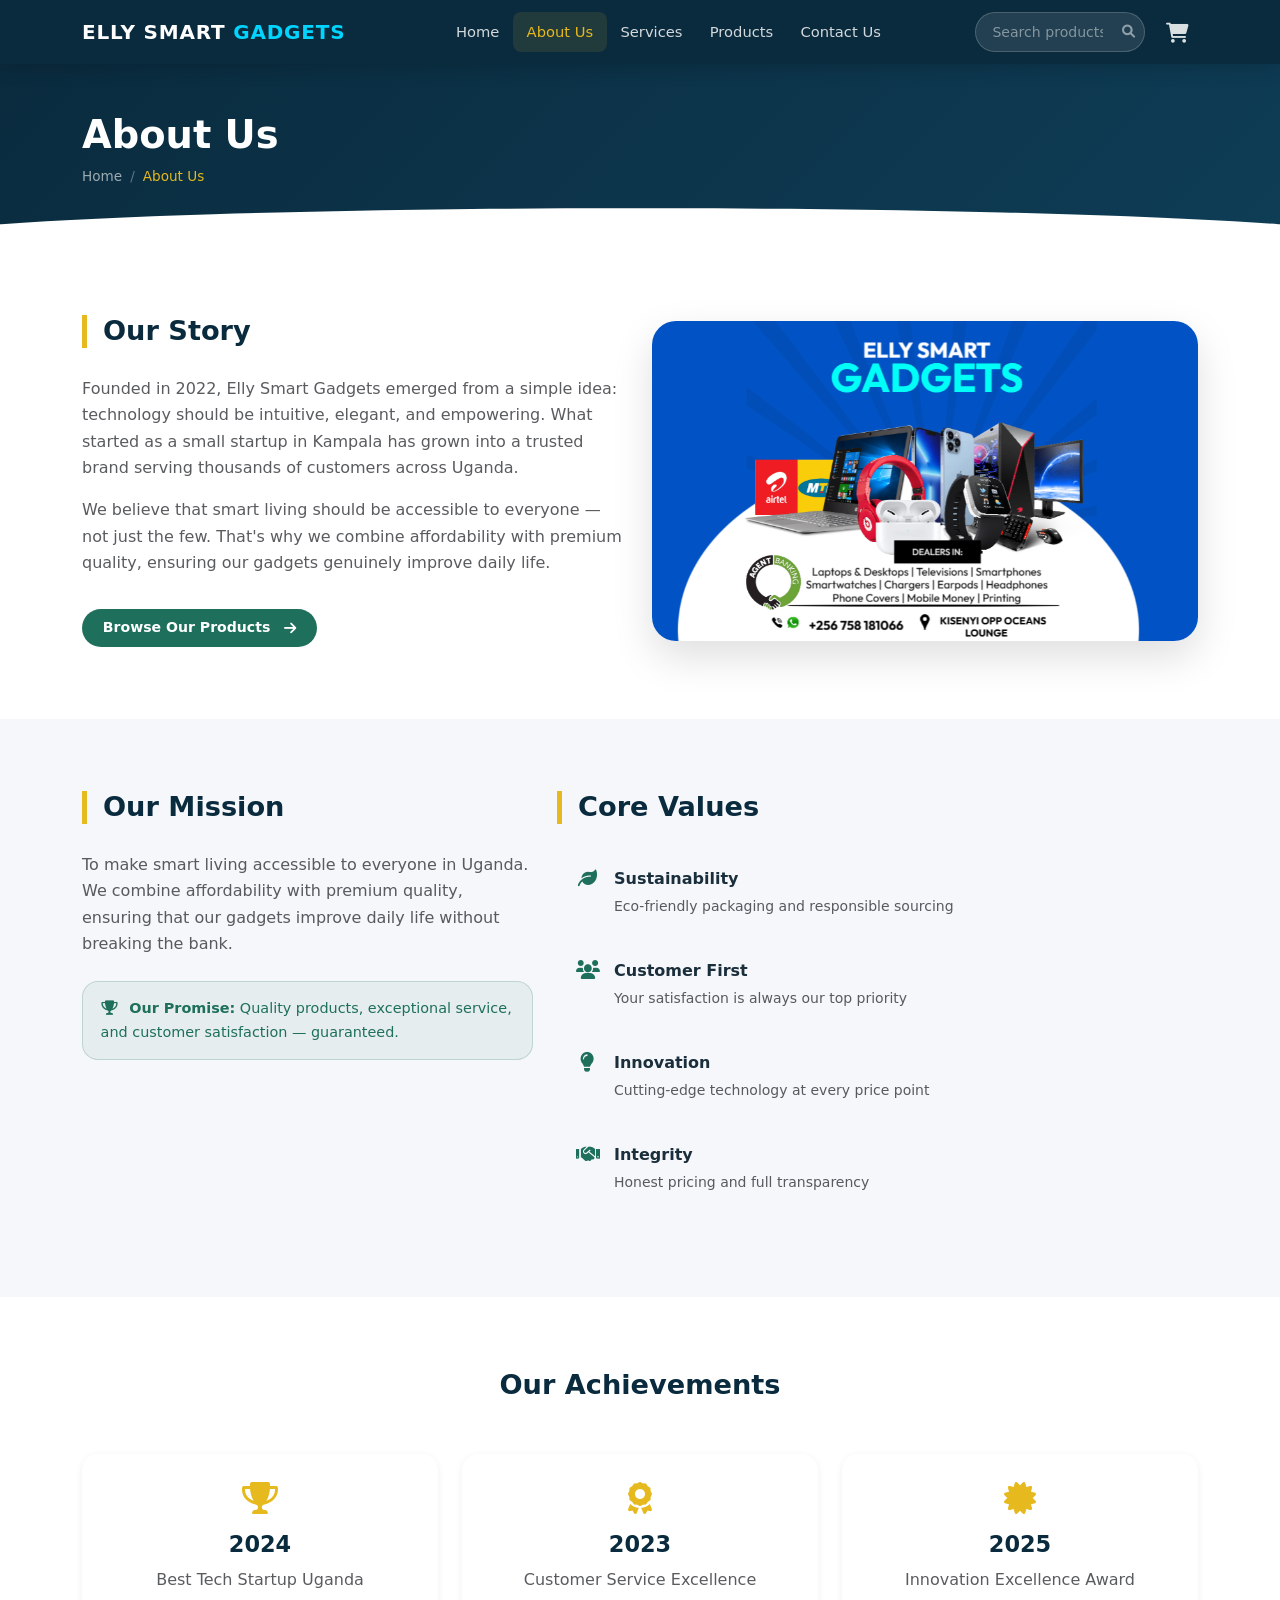
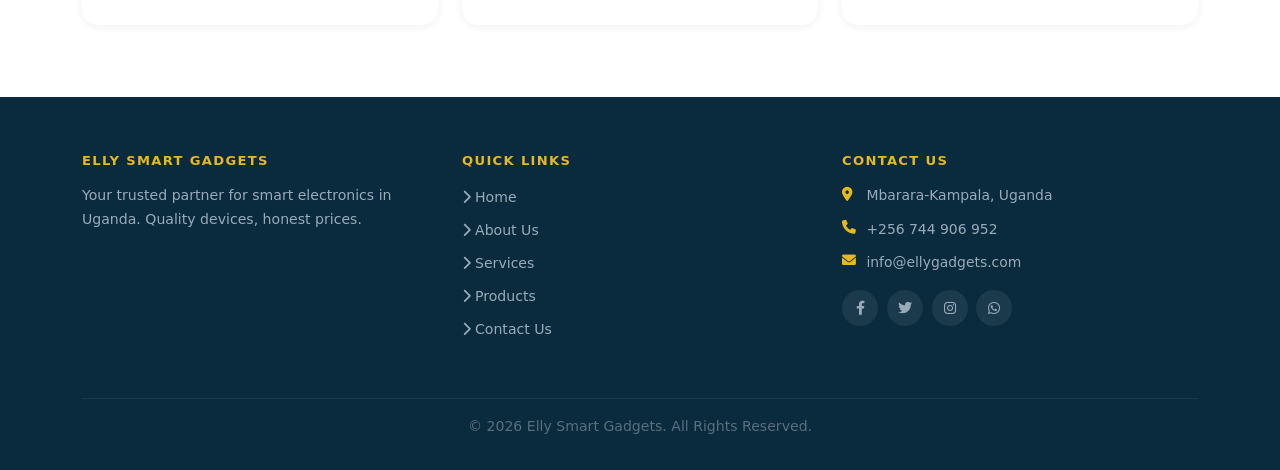
==== about.html @ 7527dac7 "Add initial project files thanks" ====
<!DOCTYPE html>
<html lang="en">
<head>
    <meta charset="UTF-8">
    <meta name="viewport" content="width=device-width, initial-scale=1.0">
    <title>About Us - Elly Smart Gadgets</title>
    <link href="https://cdn.jsdelivr.net/npm/bootstrap@5.3.0-alpha1/dist/css/bootstrap.min.css" rel="stylesheet">
    <link rel="stylesheet" href="https://cdnjs.cloudflare.com/ajax/libs/font-awesome/6.0.0-beta3/css/all.min.css">
    <link rel="stylesheet" href="style.css">
</head>
<body>

<!-- Navigation -->
<nav class="navbar navbar-expand-lg navbar-dark sticky-top">
    <div class="container">
        <a class="navbar-brand" href="index.html">ELLY SMART<span> GADGETS</span></a>
        <button class="navbar-toggler" type="button" data-bs-toggle="collapse" data-bs-target="#navbarNav" aria-controls="navbarNav" aria-expanded="false" aria-label="Toggle navigation">
            <span class="navbar-toggler-icon"></span>
        </button>
        <div class="collapse navbar-collapse" id="navbarNav">
            <ul class="navbar-nav mx-auto">
                <li class="nav-item"><a class="nav-link" href="index.html">Home</a></li>
                <li class="nav-item"><a class="nav-link active" href="about.html">About Us</a></li>
                <li class="nav-item"><a class="nav-link" href="services.html">Services</a></li>
                <li class="nav-item"><a class="nav-link" href="products.html">Products</a></li>
                <li class="nav-item"><a class="nav-link" href="contact.html">Contact Us</a></li>
            </ul>
            <div class="navbar-actions">
                <form class="search-form" onsubmit="event.preventDefault()">
                    <input type="text" id="searchInput" class="search-input" placeholder="Search products...">
                    <button type="button" class="search-btn" onclick="searchProducts()" aria-label="Search"><i class="fas fa-search"></i></button>
                </form>
                <a href="cart.html" class="nav-link cart-icon ms-1" aria-label="Shopping cart">
                    <i class="fas fa-shopping-cart fa-lg"></i>
                    <span class="cart-count">0</span>
                </a>
            </div>
        </div>
    </div>
</nav>

<!-- Page Hero -->
<section class="page-hero">
    <div class="container">
        <h1>About Us</h1>
        <nav aria-label="breadcrumb">
            <ol class="breadcrumb">
                <li class="breadcrumb-item"><a href="index.html">Home</a></li>
                <li class="breadcrumb-item active">About Us</li>
            </ol>
        </nav>
    </div>
</section>

<!-- Our Story -->
<section class="section">
    <div class="container">
        <div class="row align-items-center gy-4">
            <div class="col-lg-6">
                <h2 class="page-title">Our Story</h2>
                <p class="text-muted mb-3">Founded in 2022, Elly Smart Gadgets emerged from a simple idea: technology should be intuitive, elegant, and empowering. What started as a small startup in Kampala has grown into a trusted brand serving thousands of customers across Uganda.</p>
                <p class="text-muted">We believe that smart living should be accessible to everyone — not just the few. That's why we combine affordability with premium quality, ensuring our gadgets genuinely improve daily life.</p>
                <a href="products.html" class="btn btn-teal mt-3">Browse Our Products <i class="fas fa-arrow-right ms-2"></i></a>
            </div>
            <div class="col-lg-6">
                <img src="images/poster.png" alt="Elly Smart Gadgets Headquarters, Mbarara Uganda" class="about-hero-img">
            </div>
        </div>
    </div>
</section>

<!-- Mission & Values -->
<section class="section section-alt">
    <div class="container">
        <div class="row gy-4">
            <div class="col-lg-5">
                <h2 class="page-title">Our Mission</h2>
                <p class="text-muted">To make smart living accessible to everyone in Uganda. We combine affordability with premium quality, ensuring that our gadgets improve daily life without breaking the bank.</p>
                <div class="alert alert-info mt-4">
                    <i class="fas fa-trophy me-2"></i>
                    <strong>Our Promise:</strong> Quality products, exceptional service, and customer satisfaction — guaranteed.
                </div>
            </div>
            <div class="col-lg-7">
                <h2 class="page-title">Core Values</h2>
                <ul class="feature-list">
                    <li>
                        <i class="fas fa-leaf"></i>
                        <div><strong>Sustainability</strong><br><small class="text-muted">Eco-friendly packaging and responsible sourcing</small></div>
                    </li>
                    <li>
                        <i class="fas fa-users"></i>
                        <div><strong>Customer First</strong><br><small class="text-muted">Your satisfaction is always our top priority</small></div>
                    </li>
                    <li>
                        <i class="fas fa-lightbulb"></i>
                        <div><strong>Innovation</strong><br><small class="text-muted">Cutting-edge technology at every price point</small></div>
                    </li>
                    <li>
                        <i class="fas fa-handshake"></i>
                        <div><strong>Integrity</strong><br><small class="text-muted">Honest pricing and full transparency</small></div>
                    </li>
                </ul>
            </div>
        </div>
    </div>
</section>

<!-- Achievements -->
<section class="section">
    <div class="container">
        <h2 class="page-title text-center border-0 ps-0">Our Achievements</h2>
        <div class="row g-4 mt-1">
            <div class="col-md-4">
                <div class="achievement-card">
                    <i class="fas fa-trophy fa-2x" style="color: var(--accent-gold);"></i>
                    <div class="year">2024</div>
                    <p class="text-muted mb-0">Best Tech Startup Uganda</p>
                </div>
            </div>
            <div class="col-md-4">
                <div class="achievement-card">
                    <i class="fas fa-award fa-2x" style="color: var(--accent-gold);"></i>
                    <div class="year">2023</div>
                    <p class="text-muted mb-0">Customer Service Excellence</p>
                </div>
            </div>
            <div class="col-md-4">
                <div class="achievement-card">
                    <i class="fas fa-certificate fa-2x" style="color: var(--accent-gold);"></i>
                    <div class="year">2025</div>
                    <p class="text-muted mb-0">Innovation Excellence Award</p>
                </div>
            </div>
        </div>
    </div>
</section>

<!-- Footer -->
<footer class="footer">
    <div class="container">
        <div class="row gy-4">
            <div class="col-md-4">
                <h5>ELLY SMART<span> GADGETS</span></h5>
                <p class="mt-1">Your trusted partner for smart electronics in Uganda. Quality devices, honest prices.</p>
            </div>
            <div class="col-md-4">
                <h5>Quick Links</h5>
                <ul class="list-unstyled footer-links">
                    <li><a href="index.html"><i class="fas fa-chevron-right me-1"></i>Home</a></li>
                    <li><a href="about.html"><i class="fas fa-chevron-right me-1"></i>About Us</a></li>
                    <li><a href="services.html"><i class="fas fa-chevron-right me-1"></i>Services</a></li>
                    <li><a href="products.html"><i class="fas fa-chevron-right me-1"></i>Products</a></li>
                    <li><a href="contact.html"><i class="fas fa-chevron-right me-1"></i>Contact Us</a></li>
                </ul>
            </div>
            <div class="col-md-4">
                <h5>Contact Us</h5>
                <ul class="list-unstyled footer-contact">
                    <li><i class="fas fa-map-marker-alt"></i> Mbarara-Kampala, Uganda</li>
                    <li><i class="fas fa-phone"></i> +256 744 906 952</li>
                    <li><i class="fas fa-envelope"></i> info@ellygadgets.com</li>
                </ul>
                <div class="social-icons mt-3">
                    <a href="#" aria-label="Facebook"><i class="fab fa-facebook-f"></i></a>
                    <a href="#" aria-label="Twitter"><i class="fab fa-twitter"></i></a>
                    <a href="#" aria-label="Instagram"><i class="fab fa-instagram"></i></a>
                    <a href="#" aria-label="WhatsApp"><i class="fab fa-whatsapp"></i></a>
                </div>
            </div>
        </div>
        <div class="footer-bottom text-center">
            <p>&copy; 2026 Elly Smart Gadgets. All Rights Reserved.</p>
        </div>
    </div>
</footer>

<script src="https://cdn.jsdelivr.net/npm/bootstrap@5.3.0-alpha1/dist/js/bootstrap.bundle.min.js"></script>
<script src="script.js"></script>
</body>
</html>
---- style.css ----
/* ============================================
   Elly Smart Gadgets — Professional Stylesheet
   Mobile-first, fully responsive
   ============================================ */

:root {
    --primary-dark:  #0a2b3e;
    --primary-teal:  #1e6f5c;
    --teal-hover:    #155f4f;
    --accent-gold:   #e6b91e;
    --gold-hover:    #d4a81a;
    --accent-pink:   #e91e8c;
    --light-bg:      #f5f7fa;
    --card-bg:       #ffffff;
    --dark-text:     #1a2e3b;
    --muted-text:    #6b7c8d;
    --border:        #e4e8ed;
    --radius-sm:     0.5rem;
    --radius-md:     1rem;
    --radius-lg:     1.5rem;
    --shadow-sm:     0 2px 8px rgba(0,0,0,0.06);
    --shadow-md:     0 6px 20px rgba(0,0,0,0.09);
    --shadow-lg:     0 16px 40px rgba(0,0,0,0.13);
    --transition:    all 0.25s ease;
}

/* ============================================
   Base Reset
   ============================================ */
*, *::before, *::after { box-sizing: border-box; }

html {
    scroll-behavior: smooth;
    font-size: 16px;
}

body {
    font-family: 'Segoe UI', system-ui, -apple-system, sans-serif;
    background: #fff;
    color: var(--dark-text);
    line-height: 1.65;
    -webkit-font-smoothing: antialiased;
    overflow-x: hidden;
}

img { max-width: 100%; display: block; }

a { transition: var(--transition); }

/* ============================================
   NAVBAR
   ============================================ */
.navbar {
    background: var(--primary-dark);
    box-shadow: 0 2px 20px rgba(0,0,0,0.2);
    padding: 0;
    min-height: 64px;
}

.navbar .container {
    padding-top: 0.75rem;
    padding-bottom: 0.75rem;
}

.navbar-brand {
    font-weight: 800;
    font-size: 1.25rem;
    color: #fff !important;
    letter-spacing: 0.04em;
    white-space: nowrap;
    padding: 0;
}

.navbar-brand span { color: #00d4ff; }

.navbar-toggler {
    border: 1px solid rgba(255,255,255,0.25);
    border-radius: var(--radius-sm);
    padding: 0.35rem 0.6rem;
}

.navbar-toggler:focus { box-shadow: 0 0 0 2px rgba(230,185,30,0.4); }

/* Nav links */
.navbar-nav .nav-link {
    color: rgba(255,255,255,0.82) !important;
    font-weight: 500;
    font-size: 0.92rem;
    padding: 0.5rem 0.85rem !important;
    border-radius: var(--radius-sm);
    transition: var(--transition);
}

.navbar-nav .nav-link:hover,
.navbar-nav .nav-link.active {
    color: var(--accent-gold) !important;
    background: rgba(230,185,30,0.1);
}

/* Actions (search + cart) */
.navbar-actions {
    display: flex;
    align-items: center;
    gap: 0.5rem;
    flex-shrink: 0;
}

/* Search */
.search-form { position: relative; }

.search-input {
    background: rgba(255,255,255,0.1);
    border: 1px solid rgba(255,255,255,0.18);
    border-radius: 50px;
    padding: 0.45rem 2.6rem 0.45rem 1rem;
    color: #fff;
    width: 170px;
    font-size: 0.88rem;
    transition: var(--transition);
}

.search-input::placeholder { color: rgba(255,255,255,0.45); }

.search-input:focus {
    outline: none;
    width: 210px;
    background: rgba(255,255,255,0.16);
    border-color: rgba(230,185,30,0.55);
}

.search-btn {
    position: absolute;
    right: 10px;
    top: 50%;
    transform: translateY(-50%);
    background: none;
    border: none;
    color: rgba(255,255,255,0.5);
    cursor: pointer;
    font-size: 0.82rem;
    padding: 0;
    line-height: 1;
}

.search-btn:hover { color: var(--accent-gold); }

/* Cart icon */
.cart-icon {
    position: relative;
    color: rgba(255,255,255,0.85) !important;
    padding: 0.45rem 0.55rem !important;
    border-radius: var(--radius-sm);
    display: flex;
    align-items: center;
}

.cart-count {
    position: absolute;
    top: -2px;
    right: -4px;
    background: var(--accent-pink);
    color: #fff;
    border-radius: 50%;
    min-width: 18px;
    height: 18px;
    font-size: 0.6rem;
    font-weight: 700;
    display: flex;
    align-items: center;
    justify-content: center;
    border: 2px solid var(--primary-dark);
}

/* Mobile collapse */
@media (max-width: 991.98px) {
    .navbar-collapse {
        border-top: 1px solid rgba(255,255,255,0.08);
        padding: 0.75rem 0 0.5rem;
        margin-top: 0.5rem;
    }

    .navbar-actions {
        padding-top: 0.75rem;
        border-top: 1px solid rgba(255,255,255,0.07);
        margin-top: 0.25rem;
        flex-wrap: wrap;
        gap: 0.75rem;
    }

    .search-input { width: 100%; max-width: 280px; }
    .search-input:focus { width: 100%; max-width: 280px; }
}

/* ============================================
   HERO (homepage)
   ============================================ */
.hero-section {
    position: relative;
    background: url('images/hero-bg.jpg') center/cover no-repeat;
    color: #fff;
    padding: 9rem 0 7rem;
    overflow: hidden;
}

.hero-overlay {
    position: absolute;
    inset: 0;
    background: linear-gradient(135deg, rgba(10,43,62,0.92) 0%, rgba(10,43,62,0.55) 100%);
}

.hero-content {
    position: relative;
    z-index: 1;
}

.hero-eyebrow {
    display: inline-block;
    background: rgba(230,185,30,0.18);
    border: 1px solid rgba(230,185,30,0.4);
    color: var(--accent-gold);
    font-size: 0.8rem;
    font-weight: 700;
    letter-spacing: 0.14em;
    text-transform: uppercase;
    padding: 0.3rem 1rem;
    border-radius: 50px;
    margin-bottom: 1.25rem;
}

.hero-section h1 {
    font-size: clamp(2rem, 6vw, 3.8rem);
    font-weight: 800;
    line-height: 1.12;
    margin-bottom: 1rem;
    text-shadow: 0 2px 16px rgba(0,0,0,0.3);
}

.hero-highlight { color: var(--accent-gold); }

.hero-section .lead {
    font-size: clamp(0.95rem, 2vw, 1.15rem);
    opacity: 0.85;
    margin-bottom: 2rem;
}

.hero-actions {
    display: flex;
    justify-content: center;
    flex-wrap: wrap;
    gap: 0.85rem;
}

/* ============================================
   PAGE HERO (inner pages)
   ============================================ */
.page-hero {
    background: linear-gradient(135deg, var(--primary-dark) 0%, #0e3d56 100%);
    color: #fff;
    padding: 3rem 0 3.5rem;
    position: relative;
    overflow: hidden;
}

.page-hero::after {
    content: '';
    position: absolute;
    bottom: -1px;
    left: 0; right: 0;
    height: 36px;
    background: #fff;
    clip-path: ellipse(60% 100% at 50% 100%);
}

.page-hero h1 {
    font-size: clamp(1.6rem, 4vw, 2.4rem);
    font-weight: 800;
    margin-bottom: 0.4rem;
}

.page-hero .breadcrumb {
    background: transparent;
    padding: 0; margin: 0;
    font-size: 0.85rem;
}

.page-hero .breadcrumb-item,
.page-hero .breadcrumb-item a {
    color: rgba(255,255,255,0.6);
    text-decoration: none;
}

.page-hero .breadcrumb-item.active { color: var(--accent-gold); }

.page-hero .breadcrumb-item + .breadcrumb-item::before {
    color: rgba(255,255,255,0.35);
}

/* ============================================
   STATS BAR
   ============================================ */
.stats-bar {
    background: var(--primary-teal);
    color: #fff;
    padding: 1.25rem 0;
}

.stat-item {
    padding: 0.6rem 1rem;
    border-right: 1px solid rgba(255,255,255,0.16);
}

.stat-item:last-child { border-right: none; }

.stat-number {
    font-size: clamp(1.2rem, 3vw, 1.6rem);
    font-weight: 800;
    color: var(--accent-gold);
    line-height: 1;
}

.stat-label {
    font-size: 0.72rem;
    opacity: 0.8;
    margin-top: 0.2rem;
    text-transform: uppercase;
    letter-spacing: 0.06em;
}

/* ============================================
   BUTTONS
   ============================================ */
.btn-gold {
    background: var(--accent-gold);
    color: var(--primary-dark);
    border: none;
    border-radius: 50px;
    padding: 0.65rem 1.75rem;
    font-weight: 700;
    font-size: 0.95rem;
    text-decoration: none;
    display: inline-flex;
    align-items: center;
    gap: 0.4rem;
    cursor: pointer;
    transition: var(--transition);
    white-space: nowrap;
}

.btn-gold:hover {
    background: var(--gold-hover);
    color: var(--primary-dark);
    transform: translateY(-2px);
    box-shadow: 0 6px 20px rgba(230,185,30,0.35);
}

.btn-gold:active { transform: translateY(0); }

.btn-teal {
    background: var(--primary-teal);
    color: #fff;
    border: none;
    border-radius: 50px;
    padding: 0.55rem 1.3rem;
    font-weight: 600;
    font-size: 0.88rem;
    text-decoration: none;
    display: inline-flex;
    align-items: center;
    gap: 0.35rem;
    cursor: pointer;
    transition: var(--transition);
    white-space: nowrap;
}

.btn-teal:hover {
    background: var(--teal-hover);
    color: #fff;
    transform: translateY(-2px);
    box-shadow: 0 4px 14px rgba(30,111,92,0.3);
}

.btn-outline-gold {
    background: transparent;
    color: var(--accent-gold);
    border: 2px solid var(--accent-gold);
    border-radius: 50px;
    padding: 0.55rem 1.3rem;
    font-weight: 600;
    font-size: 0.9rem;
    text-decoration: none;
    display: inline-flex;
    align-items: center;
    gap: 0.35rem;
    cursor: pointer;
    transition: var(--transition);
    white-space: nowrap;
}

.btn-outline-gold:hover {
    background: var(--accent-gold);
    color: var(--primary-dark);
}

.btn-outline-teal {
    background: transparent;
    color: var(--primary-teal);
    border: 2px solid var(--primary-teal);
    border-radius: 50px;
    padding: 0.55rem 1.3rem;
    font-weight: 600;
    font-size: 0.9rem;
    text-decoration: none;
    display: inline-flex;
    align-items: center;
    gap: 0.35rem;
    cursor: pointer;
    transition: var(--transition);
}

.btn-outline-teal:hover {
    background: var(--primary-teal);
    color: #fff;
}

.btn-lg { padding: 0.8rem 2.2rem; font-size: 1rem; }

/* ============================================
   SECTION / PAGE TITLE
   ============================================ */
.section { padding: 4.5rem 0; }
.section-alt { background: var(--light-bg); }

.section-header {
    text-align: center;
    margin-bottom: 3rem;
}

.section-header h2 {
    font-size: clamp(1.5rem, 3vw, 2rem);
    font-weight: 800;
    color: var(--primary-dark);
    margin-bottom: 0.5rem;
}

.section-header p {
    color: var(--muted-text);
    max-width: 520px;
    margin: 0 auto;
    font-size: 0.97rem;
}

.page-title {
    border-left: 5px solid var(--accent-gold);
    padding-left: 1rem;
    margin-bottom: 1.75rem;
    font-weight: 800;
    color: var(--primary-dark);
    font-size: clamp(1.25rem, 3vw, 1.7rem);
}

/* ============================================
   FEATURE LIST
   ============================================ */
.about-image-wrap {
    border-radius: var(--radius-lg);
    overflow: hidden;
    box-shadow: var(--shadow-lg);
}

.about-image {
    width: 100%;
    height: 360px;
    object-fit: cover;
    display: block;
}

.feature-list {
    list-style: none;
    padding: 0;
    display: flex;
    flex-direction: column;
    gap: 0.65rem;
}

.feature-list li {
    display: flex;
    align-items: flex-start;
    gap: 1rem;
    padding: 0.9rem 1rem;
    background: var(--light-bg);
    border-radius: var(--radius-md);
    border-left: 3px solid transparent;
    transition: var(--transition);
}

.feature-list li:hover {
    border-left-color: var(--primary-teal);
    box-shadow: var(--shadow-sm);
}

.feature-list li i {
    color: var(--primary-teal);
    font-size: 1.2rem;
    margin-top: 0.1rem;
    flex-shrink: 0;
    width: 22px;
    text-align: center;
}

/* ============================================
   CATEGORY CARDS
   ============================================ */
.category-card {
    display: flex;
    flex-direction: column;
    align-items: center;
    justify-content: center;
    padding: 1.5rem 1rem;
    background: #fff;
    border-radius: var(--radius-md);
    text-decoration: none;
    color: var(--dark-text);
    box-shadow: var(--shadow-sm);
    transition: var(--transition);
    gap: 0.65rem;
    font-weight: 600;
    font-size: 0.93rem;
    border: 2px solid transparent;
    min-height: 120px;
}

.category-card:hover {
    transform: translateY(-5px);
    box-shadow: var(--shadow-md);
    color: var(--primary-teal);
    border-color: var(--primary-teal);
}

.category-icon {
    width: 58px; height: 58px;
    background: linear-gradient(135deg, var(--primary-teal) 0%, #2a9d8f 100%);
    border-radius: 50%;
    display: flex; align-items: center; justify-content: center;
    transition: transform 0.25s;
}

.category-card:hover .category-icon { transform: scale(1.1); }

.category-icon i { color: #fff; font-size: 1.4rem; }

/* ============================================
   PRODUCT CARDS
   ============================================ */
.product-card {
    background: #fff;
    border: none;
    border-radius: var(--radius-md);
    overflow: hidden;
    box-shadow: var(--shadow-sm);
    transition: var(--transition);
    height: 100%;
    display: flex;
    flex-direction: column;
}

.product-card:hover {
    transform: translateY(-6px);
    box-shadow: var(--shadow-lg);
}

.product-img-wrap {
    position: relative;
    overflow: hidden;
    background: var(--light-bg);
}

.product-img {
    width: 100%;
    height: 210px;
    object-fit: cover;
    display: block;
    transition: transform 0.4s ease;
}

.product-card:hover .product-img { transform: scale(1.05); }

/* Quick view overlay */
.product-img-overlay {
    position: absolute;
    inset: 0;
    background: rgba(10,43,62,0.45);
    display: flex;
    align-items: center;
    justify-content: center;
    opacity: 0;
    transition: opacity 0.3s ease;
}

.product-card:hover .product-img-overlay { opacity: 1; }

.badge-new {
    position: absolute;
    top: 10px; left: 10px;
    background: var(--primary-teal);
    color: #fff;
    padding: 3px 10px;
    border-radius: 20px;
    font-size: 0.68rem;
    font-weight: 700;
    text-transform: uppercase;
    letter-spacing: 0.05em;
    z-index: 1;
}

.badge-gold {
    background: var(--accent-gold);
    color: var(--primary-dark);
}

.badge-red {
    background: #e74c3c;
    color: #fff;
}

.product-card .card-body {
    padding: 1rem 1.15rem 1.2rem;
    display: flex;
    flex-direction: column;
    flex: 1;
}

.card-title {
    font-weight: 700;
    font-size: 0.97rem;
    color: var(--primary-dark);
    margin-bottom: 0.25rem;
    line-height: 1.3;
}

.rating {
    color: #f59e0b;
    font-size: 0.82rem;
    margin-bottom: 0.35rem;
    display: flex;
    align-items: center;
    gap: 0.2rem;
}

.rating .text-muted { color: var(--muted-text) !important; font-size: 0.78rem; }

.card-text {
    font-size: 0.85rem;
    color: var(--muted-text);
    flex: 1;
    line-height: 1.5;
}

.price {
    color: var(--primary-teal);
    font-size: 1.12rem;
    font-weight: 800;
}

.price-old {
    color: #aaa;
    font-size: 0.85rem;
    font-weight: 400;
    text-decoration: line-through;
}

/* ============================================
   PRODUCT DETAIL PAGE
   ============================================ */

/* Image gallery */
.pd-gallery { display: flex; flex-direction: column; gap: 0.75rem; }

.pd-main-img-wrap {
    border-radius: var(--radius-md);
    overflow: hidden;
    background: var(--light-bg);
    aspect-ratio: 1 / 1;
    position: relative;
}

.pd-main-img {
    width: 100%;
    height: 100%;
    object-fit: cover;
    display: block;
    transition: transform 0.5s ease;
}

.pd-main-img-wrap:hover .pd-main-img { transform: scale(1.04); }

.pd-thumbs {
    display: flex;
    gap: 0.6rem;
    flex-wrap: wrap;
}

.pd-thumb {
    width: 68px;
    height: 68px;
    object-fit: cover;
    border-radius: 0.5rem;
    cursor: pointer;
    border: 2px solid transparent;
    opacity: 0.7;
    transition: var(--transition);
}

.pd-thumb:hover,
.pd-thumb.active {
    border-color: var(--primary-teal);
    opacity: 1;
}

/* Product info panel */
.pd-info { padding: 0; }

.pd-category {
    font-size: 0.78rem;
    font-weight: 700;
    text-transform: uppercase;
    letter-spacing: 0.1em;
    color: var(--primary-teal);
    margin-bottom: 0.5rem;
}

.pd-title {
    font-size: clamp(1.5rem, 4vw, 2rem);
    font-weight: 800;
    color: var(--primary-dark);
    line-height: 1.2;
    margin-bottom: 0.75rem;
}

.pd-rating {
    display: flex;
    align-items: center;
    gap: 0.5rem;
    margin-bottom: 1rem;
    font-size: 0.88rem;
}

.pd-rating .stars { color: #f59e0b; font-size: 0.95rem; }
.pd-rating .count { color: var(--muted-text); }

.pd-price-wrap {
    display: flex;
    align-items: baseline;
    gap: 0.75rem;
    margin-bottom: 1.25rem;
}

.pd-price {
    font-size: 2rem;
    font-weight: 800;
    color: var(--primary-teal);
    line-height: 1;
}

.pd-price-old {
    font-size: 1.1rem;
    color: #aaa;
    text-decoration: line-through;
}

.pd-badge-wrap { display: flex; gap: 0.5rem; margin-bottom: 1rem; flex-wrap: wrap; }

.pd-badge {
    font-size: 0.72rem;
    font-weight: 700;
    padding: 3px 10px;
    border-radius: 20px;
    text-transform: uppercase;
    letter-spacing: 0.05em;
}

.pd-badge.teal  { background: rgba(30,111,92,0.1); color: var(--primary-teal); }
.pd-badge.gold  { background: rgba(230,185,30,0.15); color: #8a6800; }
.pd-badge.green { background: rgba(34,197,94,0.12); color: #16a34a; }

.pd-short-desc {
    color: var(--muted-text);
    font-size: 0.95rem;
    line-height: 1.7;
    margin-bottom: 1.5rem;
    padding-bottom: 1.5rem;
    border-bottom: 1px solid var(--border);
}

/* Quantity stepper */
.qty-wrap {
    display: flex;
    align-items: center;
    gap: 1rem;
    margin-bottom: 1.25rem;
    flex-wrap: wrap;
}

.qty-label {
    font-weight: 600;
    font-size: 0.9rem;
    color: var(--dark-text);
}

.qty-stepper {
    display: flex;
    align-items: center;
    border: 2px solid var(--border);
    border-radius: 50px;
    overflow: hidden;
}

.qty-btn {
    background: none;
    border: none;
    width: 38px;
    height: 38px;
    cursor: pointer;
    font-size: 1rem;
    color: var(--dark-text);
    display: flex;
    align-items: center;
    justify-content: center;
    transition: var(--transition);
}

.qty-btn:hover { background: var(--light-bg); color: var(--primary-teal); }

.qty-input {
    border: none;
    width: 44px;
    text-align: center;
    font-weight: 700;
    font-size: 0.95rem;
    color: var(--dark-text);
    background: none;
    -moz-appearance: textfield;
}

.qty-input::-webkit-outer-spin-button,
.qty-input::-webkit-inner-spin-button { -webkit-appearance: none; }

/* CTA buttons row */
.pd-cta {
    display: flex;
    gap: 0.75rem;
    margin-bottom: 1.5rem;
    flex-wrap: wrap;
}

.pd-cta .btn-gold,
.pd-cta .btn-outline-teal {
    flex: 1;
    min-width: 140px;
    justify-content: center;
}

/* Delivery perks */
.pd-perks {
    display: grid;
    grid-template-columns: 1fr 1fr;
    gap: 0.6rem;
    padding: 1.25rem;
    background: var(--light-bg);
    border-radius: var(--radius-md);
    margin-bottom: 1.25rem;
}

.pd-perk {
    display: flex;
    align-items: center;
    gap: 0.5rem;
    font-size: 0.82rem;
    color: var(--muted-text);
    font-weight: 500;
}

.pd-perk i { color: var(--primary-teal); font-size: 0.95rem; flex-shrink: 0; }

/* Tabs */
.pd-tabs .nav-link {
    color: var(--muted-text) !important;
    font-weight: 600;
    font-size: 0.92rem;
    padding: 0.65rem 1.25rem !important;
    border-radius: 0;
    border-bottom: 3px solid transparent;
    background: none !important;
    transition: var(--transition);
}

.pd-tabs .nav-link:hover { color: var(--primary-dark) !important; }

.pd-tabs .nav-link.active {
    color: var(--primary-teal) !important;
    border-bottom-color: var(--primary-teal);
}

.pd-tabs { border-bottom: 2px solid var(--border); }

.pd-tab-content { padding: 2rem 0; }

/* Specs table inside tab */
.specs-table {
    background: #fff;
    border-radius: var(--radius-md);
    overflow: hidden;
    box-shadow: var(--shadow-sm);
}

.specs-table thead { background: var(--primary-dark); color: #fff; }

.specs-table th,
.specs-table td { padding: 0.8rem 1rem; vertical-align: middle; font-size: 0.9rem; }

.specs-table tbody tr:nth-child(even) { background: var(--light-bg); }
.specs-table tbody tr:hover { background: rgba(30,111,92,0.05); }

/* Reviews */
.review-card {
    background: #fff;
    border: 1px solid var(--border);
    border-radius: var(--radius-md);
    padding: 1.25rem;
    transition: var(--transition);
}

.review-card:hover { box-shadow: var(--shadow-sm); }

.review-avatar {
    width: 44px; height: 44px;
    border-radius: 50%;
    background: linear-gradient(135deg, var(--primary-teal), #2a9d8f);
    color: #fff;
    display: flex; align-items: center; justify-content: center;
    font-weight: 700;
    font-size: 1rem;
    flex-shrink: 0;
}

.review-rating { color: #f59e0b; font-size: 0.82rem; }

/* ============================================
   STICKY MOBILE CTA (product detail)
   ============================================ */
.sticky-cta {
    display: none;
    position: fixed;
    bottom: 0; left: 0; right: 0;
    background: #fff;
    border-top: 1px solid var(--border);
    padding: 0.85rem 1rem;
    z-index: 1000;
    gap: 0.75rem;
    box-shadow: 0 -4px 16px rgba(0,0,0,0.1);
}

.sticky-cta .price { font-size: 1.2rem; }

/* ============================================
   SERVICE CARDS
   ============================================ */
.service-card {
    background: #fff;
    border-radius: var(--radius-md);
    box-shadow: var(--shadow-sm);
    transition: var(--transition);
    height: 100%;
    position: relative;
    overflow: hidden;
}

.service-card::before {
    content: '';
    position: absolute; top: 0; left: 0; right: 0;
    height: 4px;
    background: linear-gradient(90deg, var(--primary-teal), var(--accent-gold));
    transform: scaleX(0);
    transition: transform 0.3s ease;
}

.service-card:hover::before { transform: scaleX(1); }

.service-card:hover {
    transform: translateY(-6px);
    box-shadow: var(--shadow-lg);
}

.service-icon {
    width: 68px; height: 68px;
    background: rgba(30,111,92,0.08);
    border-radius: 50%;
    display: flex; align-items: center; justify-content: center;
    margin: 0 auto 1rem;
    transition: background 0.3s;
}

.service-card:hover .service-icon { background: rgba(30,111,92,0.14); }

.service-icon i { font-size: 1.75rem; color: var(--primary-teal); }

.price-badge {
    background: rgba(30,111,92,0.1);
    color: var(--primary-teal);
    font-weight: 600;
    padding: 3px 12px;
    border-radius: 20px;
    font-size: 0.76rem;
    display: inline-block;
}

/* ============================================
   PACKAGE CARDS
   ============================================ */
.package-card {
    border: 2px solid var(--border);
    border-radius: var(--radius-md);
    padding: 2rem 1.5rem;
    text-align: center;
    transition: var(--transition);
    height: 100%;
    background: #fff;
    position: relative;
}

.package-card.featured {
    border-color: var(--primary-teal);
    box-shadow: 0 10px 30px rgba(30,111,92,0.15);
}

.package-card.featured::before {
    content: 'Most Popular';
    position: absolute;
    top: -1px; left: 50%; transform: translateX(-50%);
    background: var(--primary-teal);
    color: #fff;
    font-size: 0.7rem;
    font-weight: 700;
    text-transform: uppercase;
    letter-spacing: 0.08em;
    padding: 3px 14px;
    border-radius: 0 0 8px 8px;
}

.package-card:hover {
    border-color: var(--primary-teal);
    box-shadow: 0 10px 30px rgba(30,111,92,0.12);
    transform: translateY(-4px);
}

.package-price {
    font-size: 1.8rem;
    font-weight: 800;
    color: var(--primary-teal);
    line-height: 1;
    margin: 1rem 0;
}

.package-price span {
    font-size: 0.82rem;
    font-weight: 500;
    color: var(--muted-text);
}

.package-features {
    list-style: none;
    padding: 0;
    text-align: left;
    margin: 1rem 0 1.5rem;
}

.package-features li {
    padding: 0.45rem 0;
    font-size: 0.88rem;
    color: #555;
    border-bottom: 1px solid #f0f0f0;
    display: flex;
    align-items: center;
    gap: 0.5rem;
}

.package-features li i.fa-check { color: var(--primary-teal); }
.package-features li i.fa-times { color: #ccc; }

/* ============================================
   ABOUT PAGE
   ============================================ */
.about-hero-img {
    width: 100%;
    height: 320px;
    object-fit: cover;
    border-radius: var(--radius-lg);
    box-shadow: var(--shadow-lg);
    display: block;
}

.achievement-card {
    text-align: center;
    padding: 1.75rem 1rem;
    background: #fff;
    border-radius: var(--radius-md);
    box-shadow: var(--shadow-sm);
    transition: var(--transition);
    border-bottom: 3px solid transparent;
}

.achievement-card:hover {
    transform: translateY(-4px);
    box-shadow: var(--shadow-md);
    border-bottom-color: var(--accent-gold);
}

.achievement-card .year {
    font-size: 1.4rem;
    font-weight: 800;
    color: var(--primary-dark);
    margin: 0.5rem 0 0.25rem;
}

/* ============================================
   CONTACT
   ============================================ */
.contact-form-container {
    background: var(--light-bg);
    padding: 2.25rem;
    border-radius: var(--radius-lg);
    box-shadow: var(--shadow-sm);
}

.contact-info-card {
    background: #fff;
    padding: 1.5rem 1rem;
    border-radius: var(--radius-md);
    text-align: center;
    box-shadow: var(--shadow-sm);
    height: 100%;
    transition: var(--transition);
    border-bottom: 3px solid transparent;
}

.contact-info-card:hover {
    transform: translateY(-4px);
    box-shadow: var(--shadow-md);
    border-bottom-color: var(--primary-teal);
}

.contact-info-card i { font-size: 1.8rem; color: var(--primary-teal); margin-bottom: 0.65rem; display: block; }
.contact-info-card h5 { font-weight: 700; font-size: 0.93rem; color: var(--primary-dark); margin-bottom: 0.35rem; }
.contact-info-card p { font-size: 0.84rem; color: #666; margin: 0; line-height: 1.5; }

.form-control, .form-select {
    border-radius: 0.6rem;
    padding: 0.65rem 1rem;
    border: 1px solid #dde2e8;
    font-size: 0.91rem;
    color: var(--dark-text);
}

.form-control:focus, .form-select:focus {
    border-color: var(--accent-gold);
    box-shadow: 0 0 0 0.18rem rgba(230,185,30,0.22);
}

.form-label { font-size: 0.86rem; font-weight: 600; color: var(--dark-text); margin-bottom: 0.3rem; }

/* ============================================
   CART
   ============================================ */
.cart-table {
    background: #fff;
    border-radius: var(--radius-md);
    overflow: hidden;
    box-shadow: var(--shadow-sm);
}

.cart-table th {
    background: var(--primary-dark);
    color: #fff;
    padding: 0.85rem 1rem;
    font-weight: 600;
    font-size: 0.86rem;
}

.cart-table td { padding: 0.85rem 1rem; vertical-align: middle; font-size: 0.9rem; }

.cart-quantity {
    width: 60px;
    padding: 0.35rem 0.4rem;
    text-align: center;
    border-radius: 6px;
    border: 1px solid #ddd;
    font-size: 0.9rem;
}

.cart-summary {
    background: var(--light-bg);
    border-radius: var(--radius-md);
    padding: 1.5rem;
    box-shadow: var(--shadow-sm);
    position: sticky;
    top: 80px;
}

.cart-item-card {
    display: none;
    background: #fff;
    border-radius: var(--radius-md);
    padding: 1rem;
    margin-bottom: 0.75rem;
    box-shadow: var(--shadow-sm);
    align-items: center;
    gap: 1rem;
    border: 1px solid var(--border);
}

/* ============================================
   PROMO BANNER
   ============================================ */
.promo-banner {
    background: linear-gradient(135deg, var(--primary-teal) 0%, #145245 100%);
    color: #fff;
    padding: 4rem 0;
    position: relative;
    overflow: hidden;
}

.promo-banner::before {
    content: '';
    position: absolute;
    top: -60px; right: -60px;
    width: 240px; height: 240px;
    background: rgba(255,255,255,0.05);
    border-radius: 50%;
}

.promo-banner::after {
    content: '';
    position: absolute;
    bottom: -80px; left: -40px;
    width: 300px; height: 300px;
    background: rgba(255,255,255,0.04);
    border-radius: 50%;
}

.promo-banner h3 {
    font-size: clamp(1.4rem, 4vw, 2rem);
    font-weight: 800;
    margin-bottom: 0.5rem;
}

/* ============================================
   FOOTER
   ============================================ */
.footer {
    background: var(--primary-dark);
    color: #9aabb8;
    padding: 3.5rem 0 0;
}

.footer-brand { font-weight: 800; font-size: 1.15rem; color: #fff; margin-bottom: 0.75rem; }
.footer-brand span { color: #00d4ff; }

.footer p { font-size: 0.88rem; line-height: 1.65; }

.footer h5 {
    color: var(--accent-gold);
    font-size: 0.82rem;
    font-weight: 700;
    text-transform: uppercase;
    letter-spacing: 0.1em;
    margin-bottom: 1rem;
}

.footer-links { display: flex; flex-direction: column; gap: 0.4rem; }

.footer a { color: #9aabb8; text-decoration: none; font-size: 0.88rem; transition: color 0.2s; }
.footer a:hover { color: var(--accent-gold); }

.footer-contact { display: flex; flex-direction: column; gap: 0.65rem; }

.footer-contact li {
    display: flex; align-items: flex-start;
    gap: 0.65rem; font-size: 0.87rem;
}

.footer-contact li i { color: var(--accent-gold); margin-top: 0.2rem; width: 14px; flex-shrink: 0; }

.social-icons { display: flex; gap: 0.55rem; }

.social-icons a {
    display: flex; align-items: center; justify-content: center;
    width: 36px; height: 36px;
    background: rgba(255,255,255,0.07);
    border-radius: 50%;
    font-size: 0.88rem;
    color: #9aabb8;
    transition: var(--transition);
}

.social-icons a:hover {
    background: var(--accent-gold);
    color: var(--primary-dark);
    transform: translateY(-2px);
}

.footer-bottom {
    border-top: 1px solid rgba(255,255,255,0.07);
    padding: 1rem 0;
    margin-top: 2.5rem;
    font-size: 0.79rem;
    color: #5a6e7c;
}

/* ============================================
   ALERTS & MISC
   ============================================ */
.alert { border-radius: var(--radius-md); padding: 0.9rem 1.1rem; font-size: 0.9rem; }

.alert-info {
    background: rgba(30,111,92,0.07);
    border-color: rgba(30,111,92,0.2);
    color: var(--primary-teal);
}

.alert-success {
    background: rgba(230,185,30,0.1);
    border-color: rgba(230,185,30,0.3);
    color: #7a5d00;
}

.no-results {
    text-align: center; padding: 3.5rem 2rem;
    background: var(--light-bg);
    border-radius: var(--radius-md);
    color: #aaa;
}

.price-cell { color: var(--primary-teal); font-weight: 700; }

/* ============================================
   BACK TO TOP
   ============================================ */
.back-to-top {
    position: fixed;
    bottom: 2rem; right: 1.5rem;
    width: 44px; height: 44px;
    background: var(--primary-teal);
    color: #fff;
    border: none;
    border-radius: 50%;
    cursor: pointer;
    display: flex; align-items: center; justify-content: center;
    font-size: 1rem;
    box-shadow: var(--shadow-md);
    opacity: 0;
    visibility: hidden;
    transform: translateY(12px);
    transition: all 0.3s ease;
    z-index: 900;
}

.back-to-top.visible {
    opacity: 1;
    visibility: visible;
    transform: translateY(0);
}

.back-to-top:hover { background: var(--teal-hover); transform: translateY(-2px); }

/* ============================================
   RESPONSIVE — MOBILE ≤768px
   ============================================ */
@media (max-width: 768px) {
    .section { padding: 3rem 0; }

    .hero-section { padding: 6rem 0 4.5rem; }

    .stats-bar .stat-item {
        border-right: none;
        border-bottom: 1px solid rgba(255,255,255,0.12);
    }

    .stats-bar .stat-item:last-child { border-bottom: none; }
    .stats-bar .row { display: grid; grid-template-columns: 1fr 1fr; }
    .stats-bar .stat-item:nth-child(2) { border-right: none; }
    .stats-bar .stat-item:nth-child(odd) { border-right: 1px solid rgba(255,255,255,0.12); }

    .about-image { height: 220px; }
    .about-hero-img { height: 210px; }

    .promo-banner { padding: 2.75rem 0; }
    .promo-banner h3 { font-size: 1.35rem; }

    .contact-form-container { padding: 1.5rem; }

    /* Cart mobile */
    .cart-desktop-table { display: none !important; }
    .cart-item-card { display: flex !important; }

    /* Product detail */
    .pd-perks { grid-template-columns: 1fr; }
    .pd-cta { flex-direction: column; }
    .pd-cta .btn-gold, .pd-cta .btn-outline-teal { width: 100%; min-width: unset; }
    .sticky-cta { display: flex !important; }
    .pd-desktop-cta { display: none !important; }

    /* Back to top moves up on mobile (above sticky CTA) */
    .back-to-top { bottom: 5.5rem; }
}

@media (max-width: 480px) {
    .navbar-brand { font-size: 1.1rem; }
    .product-img { height: 185px; }
    .hero-section { padding: 5rem 0 4rem; }
    .page-hero { padding: 2.25rem 0 2.75rem; }
    .category-card { padding: 1.1rem 0.75rem; min-height: 100px; }
    .hero-actions { flex-direction: column; align-items: center; }
    .hero-actions .btn-gold,
    .hero-actions .btn-outline-light { width: 100%; max-width: 280px; justify-content: center; }
    .pd-main-img-wrap { aspect-ratio: 4/3; }
    .pd-price { font-size: 1.6rem; }
    .back-to-top { right: 1rem; }
}
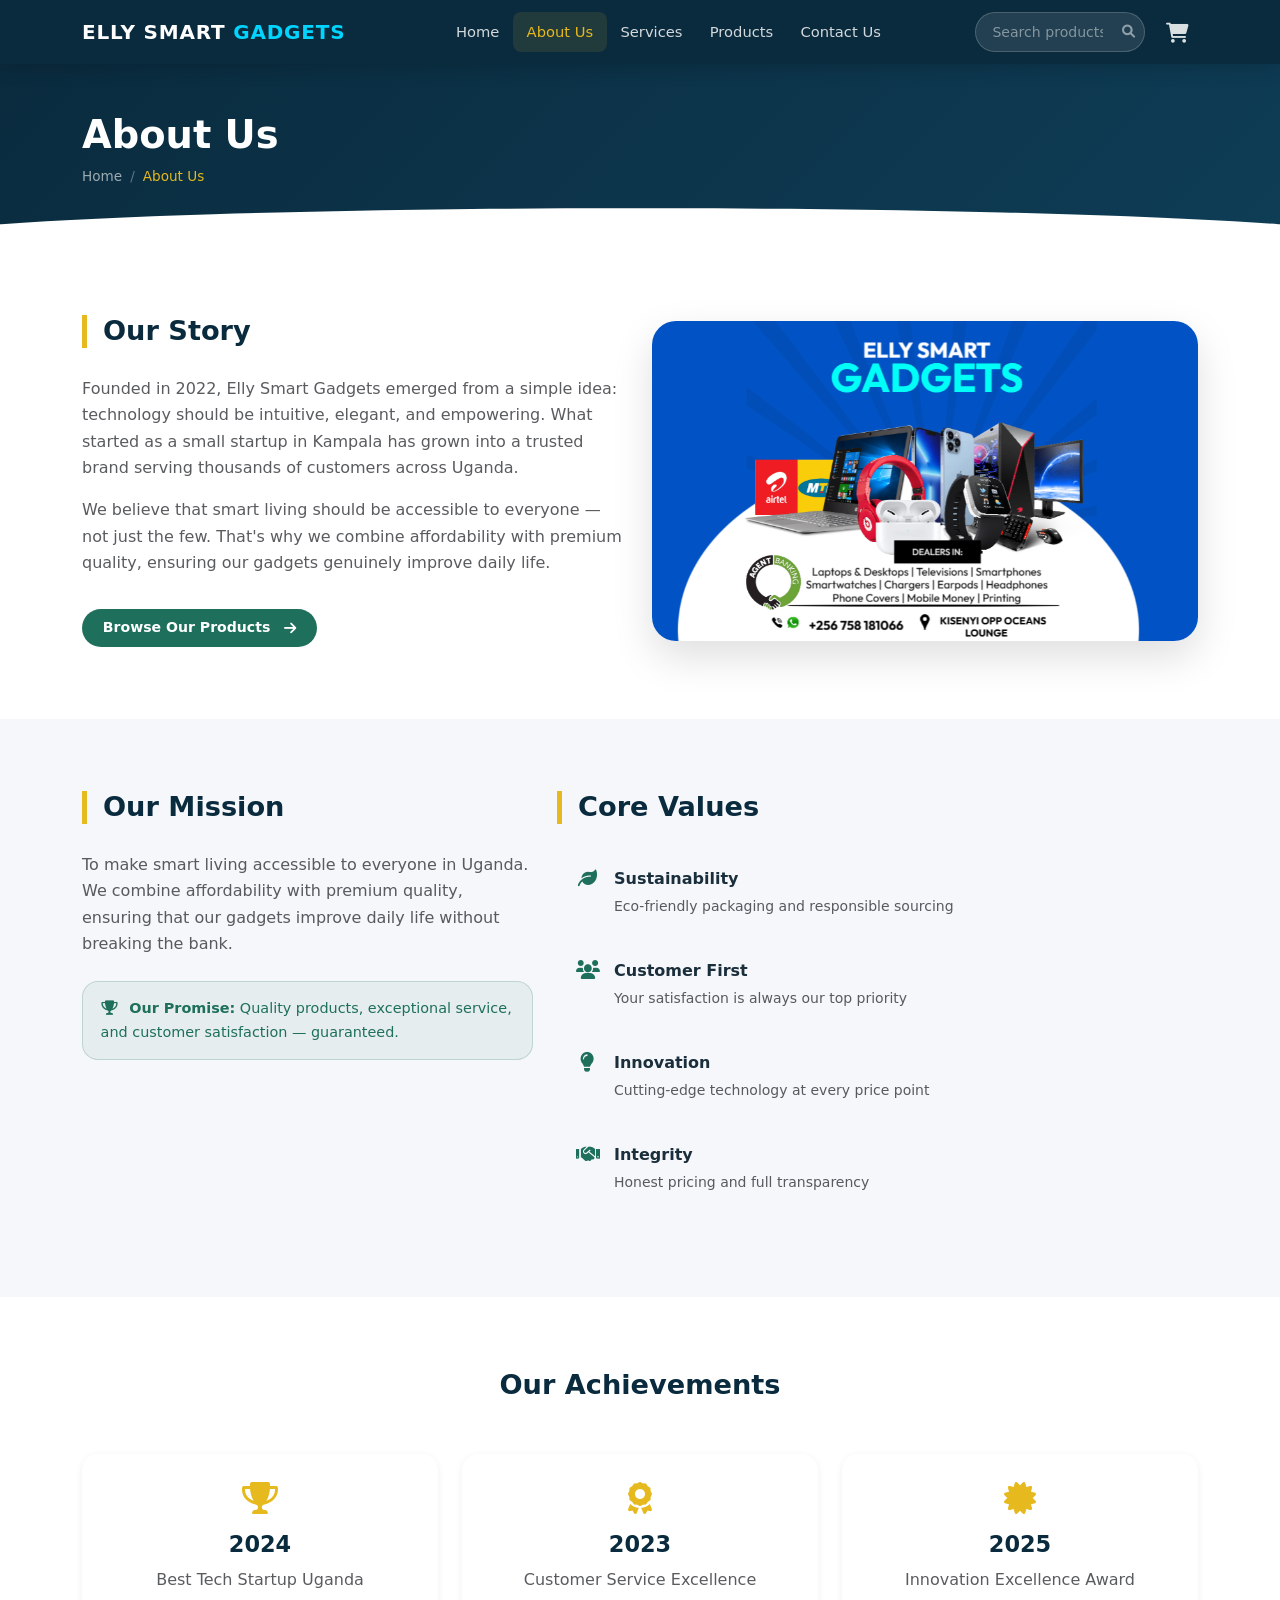
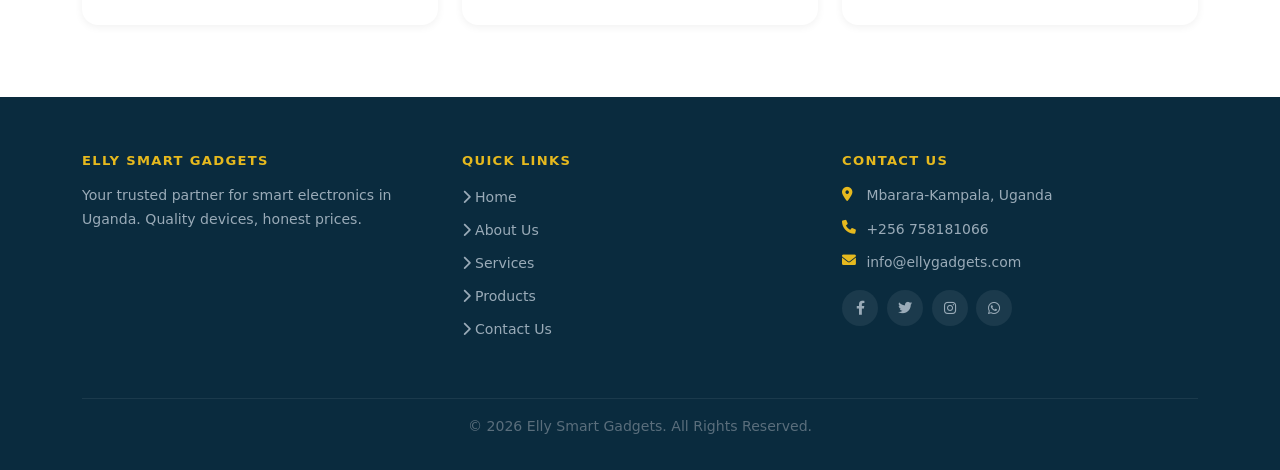
==== commit e5fcdcf0: "Update about.html" ====
--- a/about.html
+++ b/about.html
@@ -158,7 +158,7 @@
                 <h5>Contact Us</h5>
                 <ul class="list-unstyled footer-contact">
                     <li><i class="fas fa-map-marker-alt"></i> Mbarara-Kampala, Uganda</li>
-                    <li><i class="fas fa-phone"></i> +256 744 906 952</li>
+                    <li><i class="fas fa-phone"></i> +256 758181066</li>
                     <li><i class="fas fa-envelope"></i> info@ellygadgets.com</li>
                 </ul>
                 <div class="social-icons mt-3">
